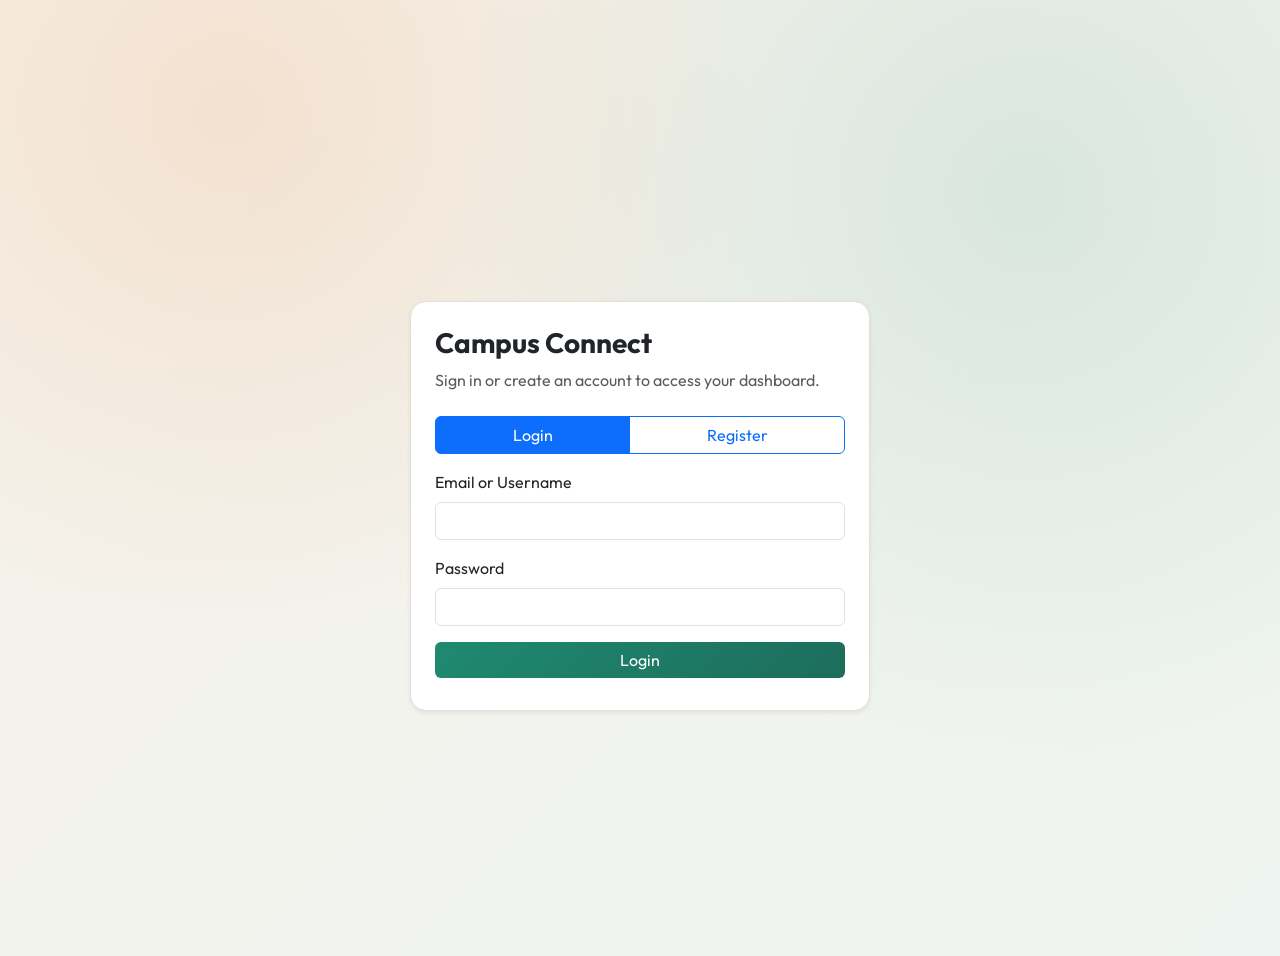
==== src/main/resources/static/login.html @ eb79db5f "E2E tests done" ====
<!DOCTYPE html>
<html lang="en">

<head>
	<meta charset="UTF-8">
	<meta name="viewport" content="width=device-width, initial-scale=1.0">
	<title>Campus Connect | Login</title>

	<link href="https://cdn.jsdelivr.net/npm/bootstrap@5.3.2/dist/css/bootstrap.min.css" rel="stylesheet">
	<link href="css/style.css" rel="stylesheet">
</head>

<body class="bg-light">
	<div class="container d-flex justify-content-center align-items-center" style="min-height: 100vh;">
		<div class="card p-4 shadow-sm auth-card" style="max-width: 460px; width: 100%;">
			<h3 class="fw-bold mb-2">Campus Connect</h3>
			<p class="text-muted">Sign in or create an account to access your dashboard.</p>

			<div class="btn-group w-100 auth-toggle mt-2" role="group" aria-label="Authentication toggle">
				<button type="button" class="btn btn-outline-primary active" data-auth-toggle="login">Login</button>
				<button type="button" class="btn btn-outline-primary" data-auth-toggle="register">Register</button>
			</div>

			<form id="loginForm" class="mt-3 auth-view" data-auth-view="login">
				<div class="mb-3">
					<label for="email" class="form-label">Email or Username</label>
					<input type="text" class="form-control" id="email" name="email" required>
				</div>
				<div class="mb-3">
					<label for="password" class="form-label">Password</label>
					<input type="password" class="form-control" id="password" name="password" required>
				</div>
				<button type="submit" class="btn btn-primary w-100">Login</button>
				<div id="loginStatus" class="small text-danger mt-2"></div>
			</form>

			<form id="registerForm" class="mt-3 auth-view d-none" data-auth-view="register">
				<div class="mb-3">
					<label for="registerUsername" class="form-label">Username</label>
					<input type="text" class="form-control" id="registerUsername" name="username" required>
					<div id="usernameStatus" class="small mt-1 text-muted"></div>
				</div>
				<div class="mb-3">
					<label for="registerEmail" class="form-label">Email</label>
					<input type="email" class="form-control" id="registerEmail" name="email" required>
					<div class="small text-muted">Use @student.tus.com or @admin.tus.com.</div>
					<div id="roleHint" class="small mt-1 text-muted"></div>
				</div>
				<div class="mb-3">
					<label for="registerPassword" class="form-label">Password</label>
					<input type="password" class="form-control" id="registerPassword" name="password" required>
					<div class="small text-muted">Minimum 5 characters.</div>
				</div>
				<button type="submit" class="btn btn-primary w-100">Create Account</button>
				<div id="registerStatus" class="small text-danger mt-2"></div>
			</form>
		</div>
	</div>

	<script type="module" src="js/login.js"></script>
</body>

</html>
---- src/main/resources/static/css/style.css ----
@import url("https://fonts.googleapis.com/css2?family=Outfit:wght@400;500;600;700&family=Playfair+Display:wght@600&display=swap");

:root {
    --bg: #f7f2ea;
    --bg-wash: #eef4f1;
    --ink: #0f1d1a;
    --muted: #4c5a55;
    --accent: #1f8a70;
    --accent-2: #e17a2d;
    --glow-1: rgba(225, 122, 45, 0.14);
    --glow-2: rgba(31, 138, 112, 0.12);
    --panel: #ffffff;
    --stroke: #e5dfd6;
    --shadow: 0 18px 40px rgba(15, 23, 42, 0.08);
    --nav-start: #0b2b24;
    --nav-end: #173d33;
    --sidebar-bg: rgba(255, 255, 255, 0.9);
    --sidebar-hover-bg: rgba(31, 138, 112, 0.12);
    --sidebar-hover-ink: #0b5d4b;
    --sidebar-active-bg: rgba(225, 122, 45, 0.2);
    --sidebar-active-ink: #7b3a12;
}

body {
    font-family: "Outfit", "Segoe UI", sans-serif;
    padding-top: 56px;
    margin: 0;
    color: var(--ink);
    background:
        radial-gradient(circle at 18% 12%, var(--glow-1), transparent 40%),
        radial-gradient(circle at 80% 20%, var(--glow-2), transparent 45%),
        linear-gradient(135deg, var(--bg), var(--bg-wash));
}

.top-navbar {
    background: linear-gradient(130deg, var(--nav-start), var(--nav-end));
    border-bottom: 1px solid rgba(255, 255, 255, 0.08);
    position: fixed;
    top: 0;
    width: 100%;
    z-index: 1030;
    box-shadow: 0 10px 24px rgba(4, 12, 8, 0.24);
}

.top-navbar .navbar-brand {
    font-family: "Playfair Display", "Times New Roman", serif;
    font-weight: 600;
    letter-spacing: 0.01em;
}

.top-navbar .btn {
    border-radius: 999px;
}

.container-fluid {
    margin: 0;
    padding: 0;
}

.row {
    margin: 0;
}

.sidebar {
    position: sticky;
    top: 56px;
    align-self: flex-start;
    min-height: calc(100vh - 56px);
    height: 100%;
    padding-top: 1rem;
    background-color: var(--sidebar-bg);
    border-right: 1px solid var(--stroke);
    box-shadow: var(--shadow);
}

.sidebar .nav-link {
    color: var(--ink);
    padding: 12px 18px;
    border-radius: 999px;
    margin: 4px 10px;
    transition: 0.2s ease;
}

.sidebar .nav-link:hover {
    background-color: var(--sidebar-hover-bg);
    color: var(--sidebar-hover-ink);
    transform: translateX(2px);
}

.sidebar .nav-link.active {
    background-color: var(--sidebar-active-bg);
    color: var(--sidebar-active-ink);
    font-weight: 600;
}

.main-content {
    padding: 24px;
    min-height: calc(100vh - 56px);
}

.card {
    border: 1px solid var(--stroke);
    border-radius: 16px;
    box-shadow: var(--shadow);
    background: var(--panel);
}

.btn-primary {
    background: linear-gradient(135deg, var(--accent), #1d6d5b);
    border: none;
}

.btn-primary:hover {
    background: linear-gradient(135deg, #1d6d5b, var(--accent));
}

#top10FailureTable tbody tr,
#cellFailuresTable tbody tr {
    cursor: pointer;
}

[data-bs-theme="dark"] {
    --bg: #141d32;
    --bg-wash: #18233b;
    --ink: #edf2f8;
    --muted: #c7d2e3;
    --accent: #7ab6ff;
    --accent-2: #f7b267;
    --glow-1: rgba(122, 182, 255, 0.22);
    --glow-2: rgba(247, 178, 103, 0.16);
    --panel: #1a2642;
    --stroke: #2a3a5a;
    --shadow: 0 20px 45px rgba(7, 12, 26, 0.4);
    --nav-start: #121c30;
    --nav-end: #1a2b4a;
    --sidebar-bg: rgba(26, 38, 66, 0.92);
    --sidebar-hover-bg: rgba(122, 182, 255, 0.2);
    --sidebar-hover-ink: #f4f8ff;
    --sidebar-active-bg: rgba(247, 178, 103, 0.24);
    --sidebar-active-ink: #ffe7c9;
}

[data-bs-theme="dark"] .card {
    background-color: var(--panel);
    border: 1px solid var(--stroke);
    color: var(--ink);
    box-shadow: var(--shadow);
}

[data-bs-theme="dark"] .table {
    --bs-table-border-color: var(--stroke);
    --bs-table-striped-bg: rgba(255, 255, 255, 0.04);
    color: var(--ink);
}

[data-bs-theme="dark"] .table thead th {
    background-color: #15213a;
    color: var(--ink);
    border-bottom: 2px solid var(--stroke);
    font-weight: 600;
}

[data-bs-theme="dark"] .page-link {
    background-color: var(--panel);
    border-color: var(--stroke);
    color: var(--ink);
}

[data-bs-theme="dark"] .page-item.disabled .page-link {
    background-color: #15213a;
    border-color: var(--stroke);
}

[data-bs-theme="dark"] .text-secondary,
[data-bs-theme="dark"] .text-muted,
[data-bs-theme="dark"] #cellFailuresRange {
    color: var(--muted) !important;
}
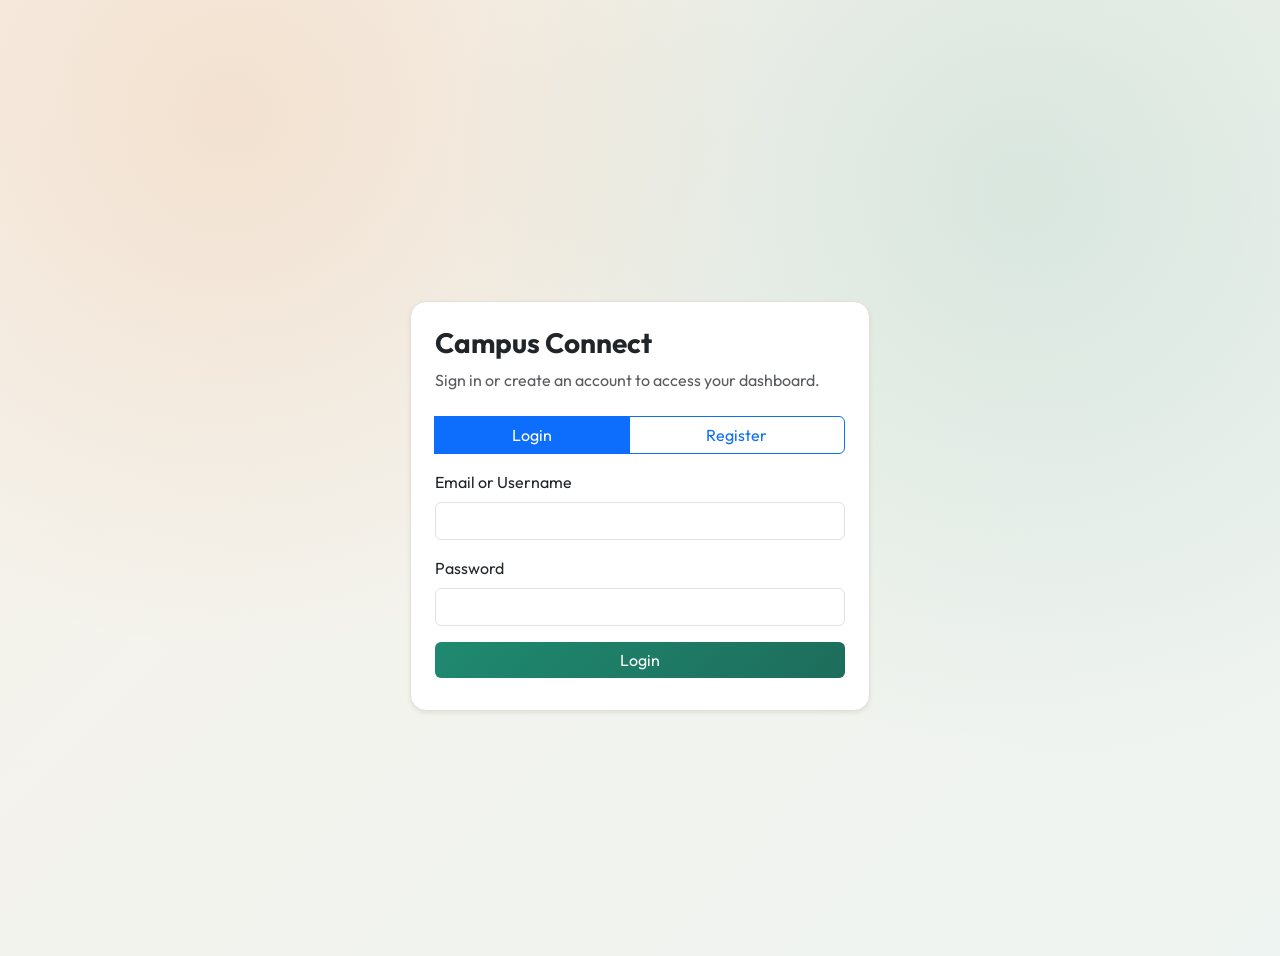
==== commit 8aa33a18: "Fixed sonarqube issues, reduced tests running time" ====
--- a/src/main/resources/static/login.html
+++ b/src/main/resources/static/login.html
@@ -16,10 +16,11 @@
 			<h3 class="fw-bold mb-2">Campus Connect</h3>
 			<p class="text-muted">Sign in or create an account to access your dashboard.</p>
 
-			<div class="btn-group w-100 auth-toggle mt-2" role="group" aria-label="Authentication toggle">
+			<fieldset class="btn-group w-100 auth-toggle mt-2" aria-label="Authentication toggle">
+				<legend class="visually-hidden">Authentication toggle</legend>
 				<button type="button" class="btn btn-outline-primary active" data-auth-toggle="login">Login</button>
 				<button type="button" class="btn btn-outline-primary" data-auth-toggle="register">Register</button>
-			</div>
+			</fieldset>
 
 			<form id="loginForm" class="mt-3 auth-view" data-auth-view="login">
 				<div class="mb-3">
